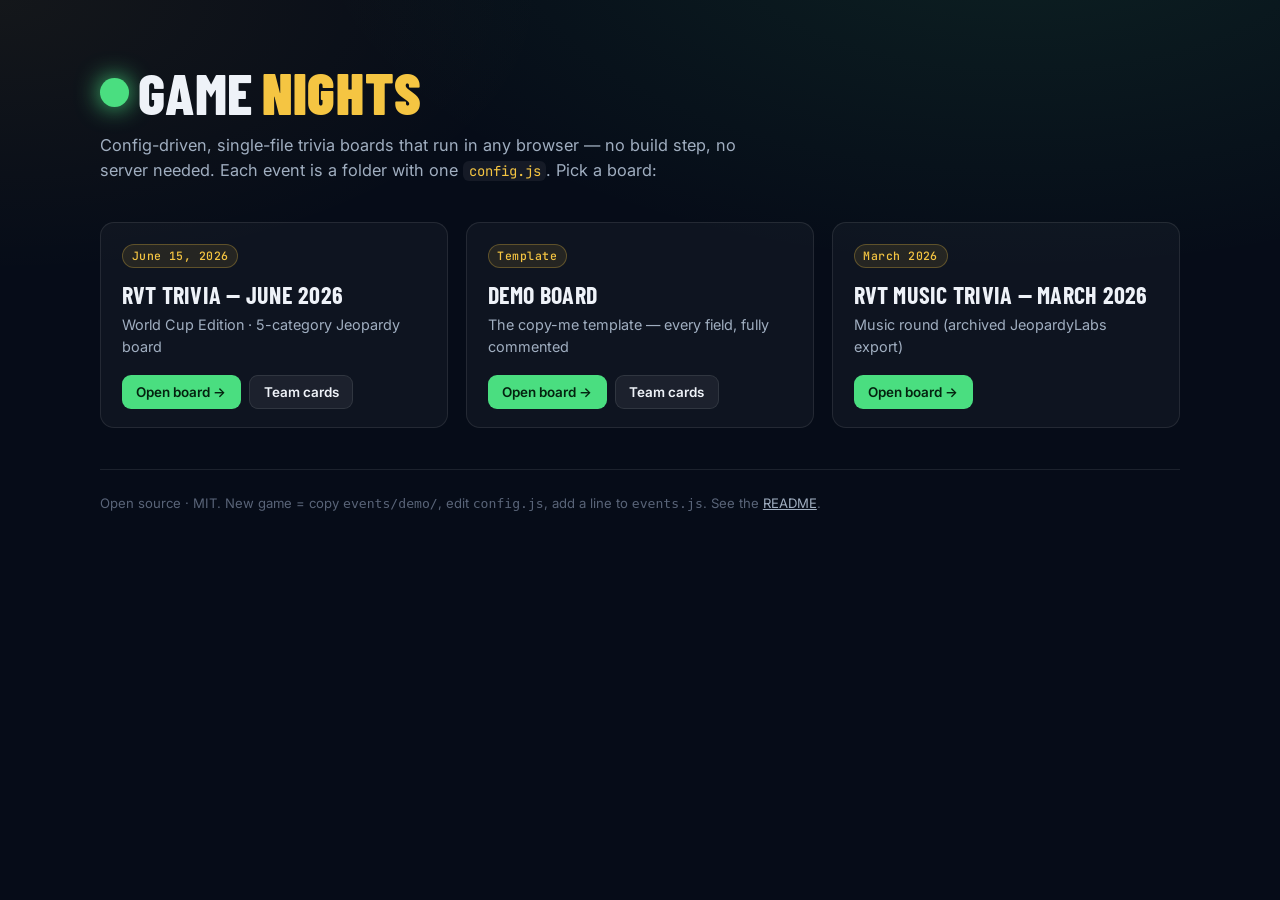
==== index.html @ 534bcbd2 "Initial commit: game-nights — config-driven trivia engine" ====
<!DOCTYPE html>
<html lang="en">

<head>
  <meta charset="utf-8">
  <meta name="viewport" content="width=device-width, initial-scale=1">
  <title>Game Nights — trivia boards</title>
  <meta name="description" content="Config-driven Jeopardy-style trivia boards you can run in a browser.">
  <link rel="preconnect" href="https://fonts.googleapis.com">
  <link rel="preconnect" href="https://fonts.gstatic.com" crossorigin>
  <link
    href="https://fonts.googleapis.com/css2?family=Barlow+Condensed:wght@600;700;800;900&family=Inter:wght@400;500;600;700&family=JetBrains+Mono:wght@500;700&display=swap"
    rel="stylesheet">
  <style>
    :root {
      --bg: #060c18;
      --bg2: #04070f;
      --panel: rgba(255, 255, 255, .035);
      --panel-2: rgba(255, 255, 255, .06);
      --line: rgba(255, 255, 255, .09);
      --ink: #eef2f8;
      --ink-dim: #a0aec0;
      --muted: #596478;
      --accent: #4ade80;
      --gold: #f5c542;
      --radius: 14px;
    }

    * { box-sizing: border-box; margin: 0; }

    body {
      min-height: 100vh;
      background:
        radial-gradient(1200px 600px at 80% -10%, rgba(74, 222, 128, .10), transparent 60%),
        radial-gradient(1000px 500px at 0% 0%, rgba(245, 197, 66, .06), transparent 55%),
        var(--bg);
      color: var(--ink);
      font-family: "Inter", system-ui, sans-serif;
      -webkit-font-smoothing: antialiased;
      padding: clamp(1.5rem, 5vw, 4rem) clamp(1rem, 5vw, 3rem) 3rem;
    }

    .wrap { max-width: 1080px; margin: 0 auto; }

    header { margin-bottom: 2.4rem; }

    .brand {
      display: inline-flex; align-items: center; gap: .6rem;
      font-family: "Barlow Condensed", sans-serif; font-weight: 800;
      font-size: clamp(2.2rem, 6vw, 3.6rem); letter-spacing: .01em; text-transform: uppercase;
      line-height: 1;
    }
    .brand .dot { width: .5em; height: .5em; border-radius: 50%; background: var(--accent); box-shadow: 0 0 24px var(--accent); }
    .brand b { color: var(--gold); font-weight: 900; }

    .tagline { margin-top: .7rem; color: var(--ink-dim); font-size: 1.02rem; max-width: 42rem; line-height: 1.55; }
    .tagline code { font-family: "JetBrains Mono", monospace; font-size: .85em; color: var(--gold); background: var(--panel-2); padding: .1em .4em; border-radius: 6px; }

    .grid {
      display: grid; gap: 1.1rem;
      grid-template-columns: repeat(auto-fill, minmax(300px, 1fr));
    }

    .card {
      position: relative; display: flex; flex-direction: column;
      background: var(--panel); border: 1px solid var(--line); border-radius: var(--radius);
      padding: 1.3rem 1.3rem 1.1rem; transition: transform .16s ease, border-color .16s ease, background .16s ease;
    }
    .card:hover { transform: translateY(-3px); border-color: rgba(74, 222, 128, .4); background: var(--panel-2); }

    .chip {
      align-self: flex-start; font-family: "JetBrains Mono", monospace; font-weight: 500; font-size: .72rem;
      letter-spacing: .04em; color: var(--gold); background: rgba(245, 197, 66, .1);
      border: 1px solid rgba(245, 197, 66, .28); padding: .22rem .55rem; border-radius: 999px; margin-bottom: .9rem;
    }

    .card h2 {
      font-family: "Barlow Condensed", sans-serif; font-weight: 700; text-transform: uppercase;
      font-size: 1.5rem; letter-spacing: .01em; line-height: 1.08;
    }
    .card p { margin-top: .4rem; color: var(--ink-dim); font-size: .9rem; line-height: 1.5; flex: 1; }

    .actions { display: flex; gap: .5rem; margin-top: 1.1rem; flex-wrap: wrap; }
    .btn {
      display: inline-flex; align-items: center; gap: .35rem; text-decoration: none;
      font-weight: 600; font-size: .84rem; padding: .5rem .85rem; border-radius: 9px;
      border: 1px solid var(--line); color: var(--ink); background: var(--panel-2); transition: background .15s, border-color .15s;
    }
    .btn:hover { background: rgba(255, 255, 255, .1); }
    .btn.primary { background: var(--accent); color: #04220f; border-color: transparent; }
    .btn.primary:hover { filter: brightness(1.08); }

    footer {
      margin-top: 2.6rem; padding-top: 1.4rem; border-top: 1px solid var(--line);
      color: var(--muted); font-size: .82rem; line-height: 1.6;
    }
    footer a { color: var(--ink-dim); }
  </style>
</head>

<body>
  <div class="wrap">
    <header>
      <div class="brand"><span class="dot"></span>GAME <b>NIGHTS</b></div>
      <p class="tagline">Config-driven, single-file trivia boards that run in any browser — no build step, no
        server needed. Each event is a folder with one <code>config.js</code>. Pick a board:</p>
    </header>

    <main id="grid" class="grid"></main>

    <footer>
      Open source · MIT. New game = copy <code>events/demo/</code>, edit <code>config.js</code>, add a line to
      <code>events.js</code>. See the <a href="https://github.com/pvgupta24/game-nights">README</a>.
    </footer>
  </div>

  <script src="events.js"></script>
  <script>
    (function () {
      var events = window.TRIVIA_EVENTS || [];
      var grid = document.getElementById("grid");
      function esc(s) { var d = document.createElement("div"); d.textContent = s == null ? "" : s; return d.innerHTML; }
      grid.innerHTML = events.map(function (ev) {
        var base = "events/" + ev.slug + "/";
        var play = base + (ev.play || "index.html");
        var cards = ev.cards ? '<a class="btn" href="' + base + 'team-cards.html">Team cards</a>' : "";
        return '' +
          '<article class="card">' +
            (ev.date ? '<span class="chip">' + esc(ev.date) + '</span>' : '') +
            '<h2>' + esc(ev.title) + '</h2>' +
            '<p>' + esc(ev.subtitle) + '</p>' +
            '<div class="actions">' +
              '<a class="btn primary" href="' + play + '">Open board →</a>' +
              cards +
            '</div>' +
          '</article>';
      }).join("");
      if (!events.length) grid.innerHTML = '<p style="color:var(--ink-dim)">No events yet — add one to events.js.</p>';
    })();
  </script>
</body>

</html>
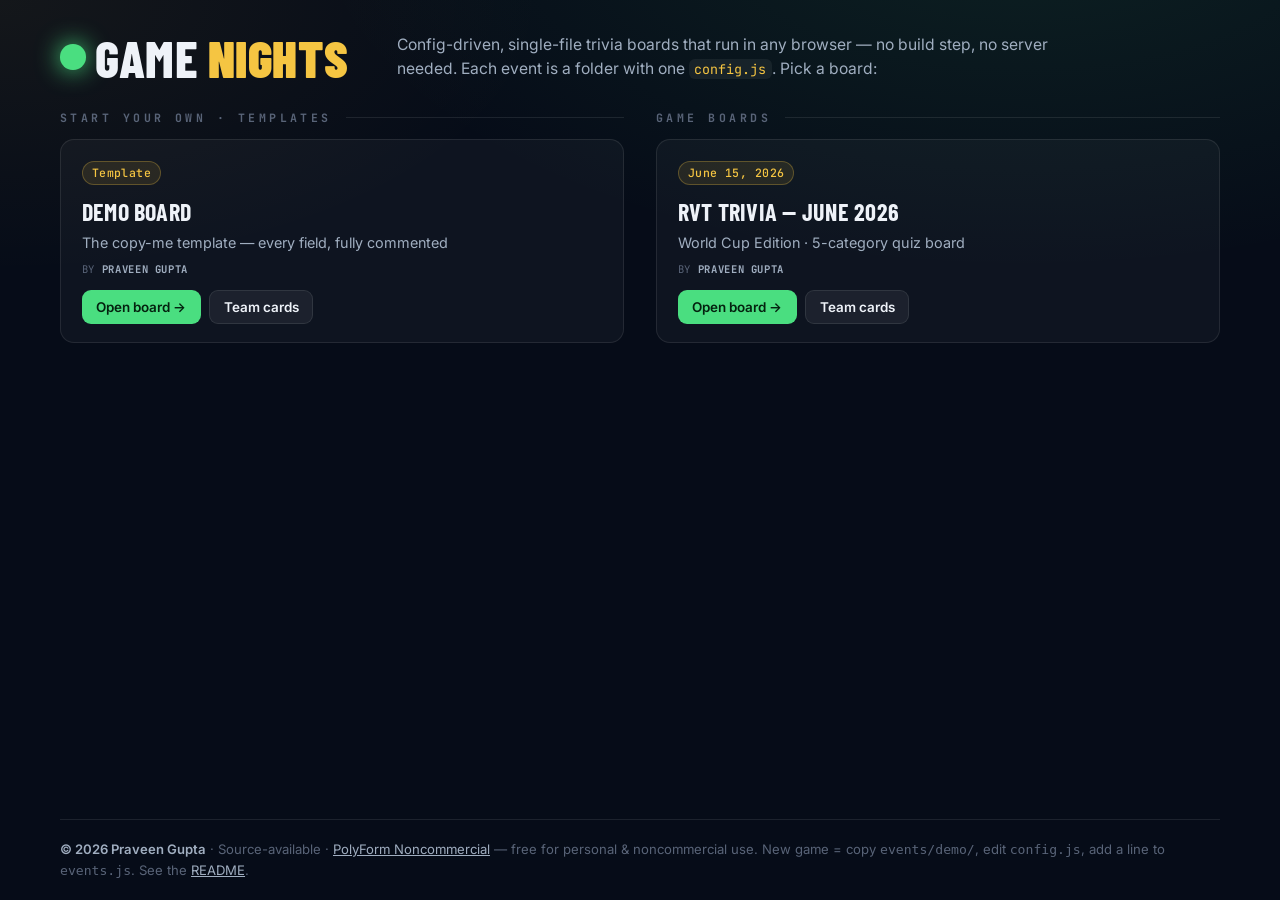
==== commit d8481cc7: "Gallery: compact masthead, sections, credits, copyright Brand and pitch share one row with less dead" ====
--- a/index.html
+++ b/index.html
@@ -5,7 +5,7 @@
   <meta charset="utf-8">
   <meta name="viewport" content="width=device-width, initial-scale=1">
   <title>Game Nights — trivia boards</title>
-  <meta name="description" content="Config-driven Jeopardy-style trivia boards you can run in a browser.">
+  <meta name="description" content="Config-driven quiz-show trivia boards you can run in a browser.">
   <link rel="preconnect" href="https://fonts.googleapis.com">
   <link rel="preconnect" href="https://fonts.gstatic.com" crossorigin>
   <link
@@ -26,10 +26,15 @@
       --radius: 14px;
     }
 
-    * { box-sizing: border-box; margin: 0; }
+    * { box-sizing: border-box; margin: 0; scrollbar-width: thin; scrollbar-color: var(--panel-2) transparent; }
+    *::-webkit-scrollbar { width: 9px; height: 9px; }
+    *::-webkit-scrollbar-track { background: transparent; }
+    *::-webkit-scrollbar-thumb { background: var(--panel-2); border-radius: 999px; }
 
     body {
-      min-height: 100vh;
+      min-height: 100svh;
+      display: flex;
+      flex-direction: column;
       background:
         radial-gradient(1200px 600px at 80% -10%, rgba(74, 222, 128, .10), transparent 60%),
         radial-gradient(1000px 500px at 0% 0%, rgba(245, 197, 66, .06), transparent 55%),
@@ -37,28 +42,60 @@
       color: var(--ink);
       font-family: "Inter", system-ui, sans-serif;
       -webkit-font-smoothing: antialiased;
-      padding: clamp(1.5rem, 5vw, 4rem) clamp(1rem, 5vw, 3rem) 3rem;
-    }
-
-    .wrap { max-width: 1080px; margin: 0 auto; }
-
-    header { margin-bottom: 2.4rem; }
+      padding: clamp(1.2rem, 3.5vh, 2.4rem) clamp(1rem, 5vw, 3rem) 1.2rem;
+    }
+
+    .wrap {
+      max-width: 1160px;
+      margin: 0 auto;
+      width: 100%;
+      flex: 1;                 /* pushes the footer to the bottom */
+      display: flex;
+      flex-direction: column;
+    }
+
+    /* brand on the left, pitch on the right — one compact masthead row */
+    header {
+      display: flex;
+      align-items: center;
+      gap: clamp(1.2rem, 4vw, 3rem);
+      flex-wrap: wrap;
+      margin-bottom: clamp(1.2rem, 3vh, 2rem);
+    }
 
     .brand {
+      flex: none;
       display: inline-flex; align-items: center; gap: .6rem;
       font-family: "Barlow Condensed", sans-serif; font-weight: 800;
-      font-size: clamp(2.2rem, 6vw, 3.6rem); letter-spacing: .01em; text-transform: uppercase;
+      font-size: clamp(2.1rem, 4.6vw, 3.2rem); letter-spacing: .01em; text-transform: uppercase;
       line-height: 1;
     }
     .brand .dot { width: .5em; height: .5em; border-radius: 50%; background: var(--accent); box-shadow: 0 0 24px var(--accent); }
     .brand b { color: var(--gold); font-weight: 900; }
 
-    .tagline { margin-top: .7rem; color: var(--ink-dim); font-size: 1.02rem; max-width: 42rem; line-height: 1.55; }
+    .tagline { flex: 1; min-width: min(280px, 100%); color: var(--ink-dim); font-size: .98rem; max-width: 44rem; line-height: 1.55; }
     .tagline code { font-family: "JetBrains Mono", monospace; font-size: .85em; color: var(--gold); background: var(--panel-2); padding: .1em .4em; border-radius: 6px; }
+
+    /* sections sit side by side on wide screens so the page fits without scrolling */
+    main {
+      flex: 1;
+      display: grid;
+      grid-template-columns: repeat(auto-fit, minmax(min(340px, 100%), 1fr));
+      gap: 1.4rem 2rem;
+      align-items: start;
+    }
+
+    .section-title {
+      font-family: "JetBrains Mono", monospace; font-weight: 700; font-size: .72rem;
+      letter-spacing: .3em; text-transform: uppercase; color: var(--muted);
+      margin: 0 0 .9rem;
+      display: flex; align-items: center; gap: .9rem;
+    }
+    .section-title::after { content: ""; flex: 1; height: 1px; background: var(--line); }
 
     .grid {
       display: grid; gap: 1.1rem;
-      grid-template-columns: repeat(auto-fill, minmax(300px, 1fr));
+      grid-template-columns: repeat(auto-fill, minmax(min(300px, 100%), 1fr));
     }
 
     .card {
@@ -80,7 +117,13 @@
     }
     .card p { margin-top: .4rem; color: var(--ink-dim); font-size: .9rem; line-height: 1.5; flex: 1; }
 
-    .actions { display: flex; gap: .5rem; margin-top: 1.1rem; flex-wrap: wrap; }
+    .byline {
+      margin-top: .55rem; font-family: "JetBrains Mono", monospace; font-size: .66rem;
+      letter-spacing: .06em; color: var(--muted); text-transform: uppercase;
+    }
+    .byline b { color: var(--ink-dim); font-weight: 700; }
+
+    .actions { display: flex; gap: .5rem; margin-top: .9rem; flex-wrap: wrap; }
     .btn {
       display: inline-flex; align-items: center; gap: .35rem; text-decoration: none;
       font-weight: 600; font-size: .84rem; padding: .5rem .85rem; border-radius: 9px;
@@ -91,10 +134,11 @@
     .btn.primary:hover { filter: brightness(1.08); }
 
     footer {
-      margin-top: 2.6rem; padding-top: 1.4rem; border-top: 1px solid var(--line);
+      margin-top: 1.6rem; padding-top: 1.2rem; border-top: 1px solid var(--line);
       color: var(--muted); font-size: .82rem; line-height: 1.6;
     }
     footer a { color: var(--ink-dim); }
+    footer .copy { color: var(--ink-dim); font-weight: 600; }
   </style>
 </head>
 
@@ -106,11 +150,14 @@
         server needed. Each event is a folder with one <code>config.js</code>. Pick a board:</p>
     </header>
 
-    <main id="grid" class="grid"></main>
+    <main id="main"></main>
 
     <footer>
-      Open source · MIT. New game = copy <code>events/demo/</code>, edit <code>config.js</code>, add a line to
-      <code>events.js</code>. See the <a href="https://github.com/pvgupta24/game-nights">README</a>.
+      <span class="copy">© 2026 Praveen Gupta</span> · Source-available ·
+      <a href="https://github.com/pvgupta24/game-nights/blob/main/LICENSE">PolyForm Noncommercial</a> —
+      free for personal &amp; noncommercial use. New game = copy <code>events/demo/</code>,
+      edit <code>config.js</code>, add a line to <code>events.js</code>. See the
+      <a href="https://github.com/pvgupta24/game-nights">README</a>.
     </footer>
   </div>
 
@@ -118,24 +165,43 @@
   <script>
     (function () {
       var events = window.TRIVIA_EVENTS || [];
-      var grid = document.getElementById("grid");
+      var main = document.getElementById("main");
       function esc(s) { var d = document.createElement("div"); d.textContent = s == null ? "" : s; return d.innerHTML; }
-      grid.innerHTML = events.map(function (ev) {
+
+      function card(ev) {
         var base = "events/" + ev.slug + "/";
         var play = base + (ev.play || "index.html");
         var cards = ev.cards ? '<a class="btn" href="' + base + 'team-cards.html">Team cards</a>' : "";
+        var byline = ev.author ? '<div class="byline">by <b>' + esc(ev.author) + '</b></div>' : "";
         return '' +
           '<article class="card">' +
             (ev.date ? '<span class="chip">' + esc(ev.date) + '</span>' : '') +
             '<h2>' + esc(ev.title) + '</h2>' +
             '<p>' + esc(ev.subtitle) + '</p>' +
+            byline +
             '<div class="actions">' +
               '<a class="btn primary" href="' + play + '">Open board →</a>' +
               cards +
             '</div>' +
           '</article>';
-      }).join("");
-      if (!events.length) grid.innerHTML = '<p style="color:var(--ink-dim)">No events yet — add one to events.js.</p>';
+      }
+
+      function section(title, list) {
+        if (!list.length) return "";
+        return '<section>' +
+                 '<div class="section-title">' + esc(title) + '</div>' +
+                 '<div class="grid">' + list.map(card).join("") + '</div>' +
+               '</section>';
+      }
+
+      var boards = events.filter(function (e) { return (e.kind || "board") === "board"; });
+      var templates = events.filter(function (e) { return e.kind === "template"; });
+
+      main.innerHTML =
+        section("Start your own · templates", templates) +
+        section("Game boards", boards);
+
+      if (!events.length) main.innerHTML = '<p style="color:var(--ink-dim)">No events yet — add one to events.js.</p>';
     })();
   </script>
 </body>
